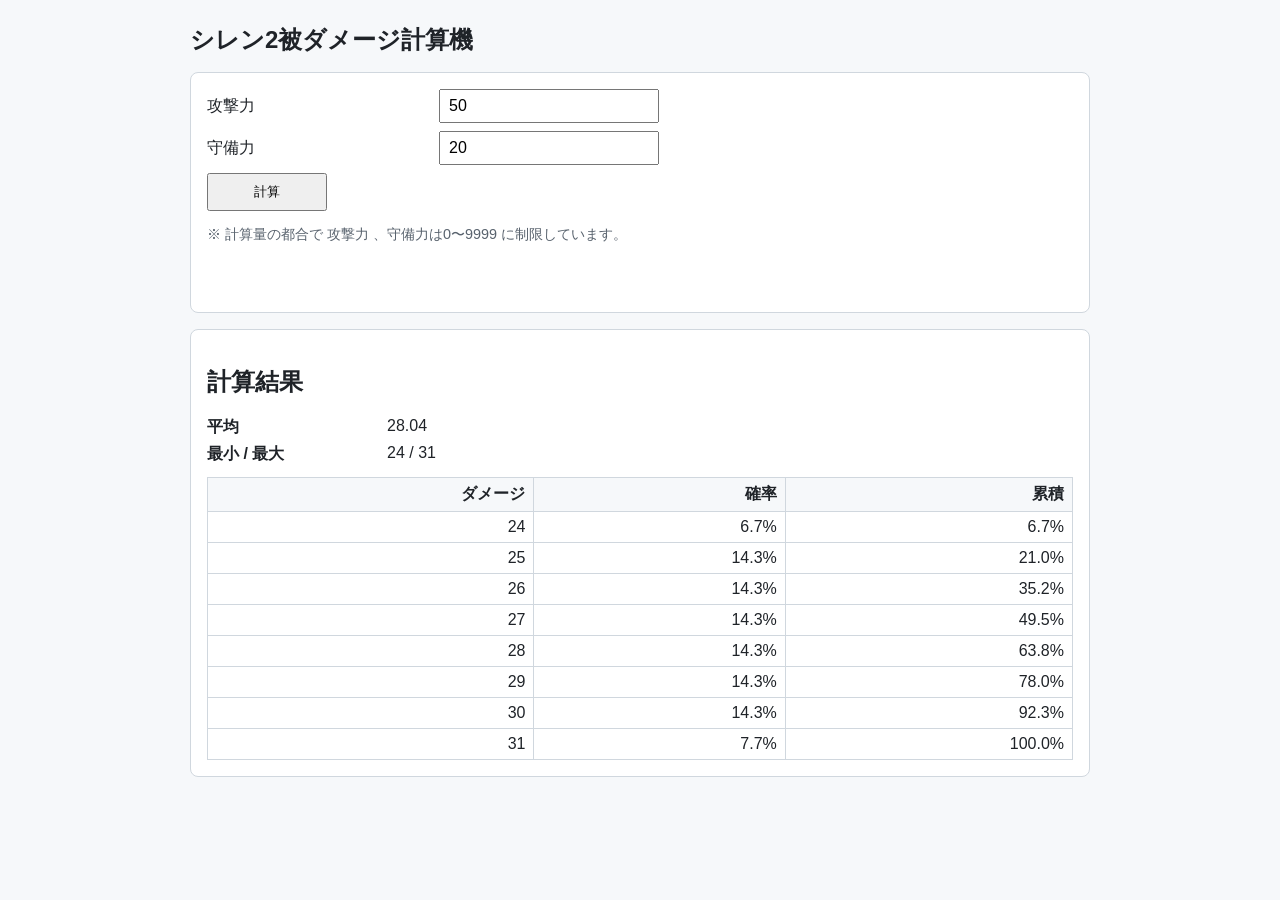
==== index.html @ 2a54b1a0 "確率等の桁数調整" ====
<!doctype html>
<html lang="ja">
<head>
  <meta charset="utf-8" />
  <meta name="viewport" content="width=device-width,initial-scale=1" />
  <title>シレン2被ダメージ計算機</title>
  <link rel="stylesheet" href="style.css" />
</head>
<body>
  <main class="container">
    <h1>シレン2被ダメージ計算機</h1>

    <section class="panel">
      <form id="calc-form" class="form-grid">
        <label for="base">攻撃力</label>
        <input id="base" name="base" type="number" min="0" max="9999" step="1" required value="50" />

        <label for="def">守備力</label>
        <input id="def" name="def" type="number" min="0" max="9999" step="1" required value="20" />

        <button type="submit">計算</button>
      </form>
      <p class="note">※ 計算量の都合で 攻撃力 、守備力は0〜9999 に制限しています。</p>
      <p id="error" class="error" role="alert" aria-live="polite"></p>
    </section>

    <section class="panel" id="result-panel" hidden>
      <h2>計算結果</h2>
      <dl class="summary">
        <dt>平均</dt>
        <dd id="avg"></dd>
        <dt>最小 / 最大</dt>
        <dd id="minmax"></dd>
      </dl>

      <div class="table-wrap">
        <table>
          <thead>
            <tr>
              <th>ダメージ</th>
              <th>確率</th>
              <th>累積</th>
            </tr>
          </thead>
          <tbody id="dist-body"></tbody>
        </table>
      </div>
    </section>
  </main>

  <script src="calc.js"></script>
</body>
</html>
---- style.css ----
:root {
  color-scheme: light;
  font-family: -apple-system, BlinkMacSystemFont, "Segoe UI", Roboto, "Hiragino Kaku Gothic ProN", "Yu Gothic", sans-serif;
}

body {
  margin: 0;
  background: #f6f8fa;
  color: #1f2328;
}

.container {
  max-width: 900px;
  margin: 0 auto;
  padding: 24px 16px 40px;
}

h1 {
  margin-top: 0;
  font-size: 1.5rem;
}

.panel {
  background: #fff;
  border: 1px solid #d0d7de;
  border-radius: 8px;
  padding: 16px;
  margin-bottom: 16px;
}

.form-grid {
  display: grid;
  grid-template-columns: 220px minmax(120px, 220px);
  gap: 8px 12px;
  align-items: center;
}

.form-grid button {
  grid-column: 1 / -1;
  width: 120px;
  padding: 8px 12px;
}

input[type="number"] {
  padding: 6px 8px;
  font-size: 1rem;
}

.summary {
  display: grid;
  grid-template-columns: 180px 1fr;
  margin: 0 0 12px;
  row-gap: 6px;
}

.summary dt {
  font-weight: 700;
}

.summary dd {
  margin: 0;
}

.note {
  margin-bottom: 0;
  font-size: 0.9rem;
  color: #59636e;
}

.error {
  color: #cf222e;
  min-height: 1.2em;
}

.table-wrap {
  overflow-x: auto;
}

table {
  border-collapse: collapse;
  width: 100%;
}

th,
td {
  border: 1px solid #d0d7de;
  padding: 6px 8px;
  text-align: right;
}

th {
  background: #f6f8fa;
}
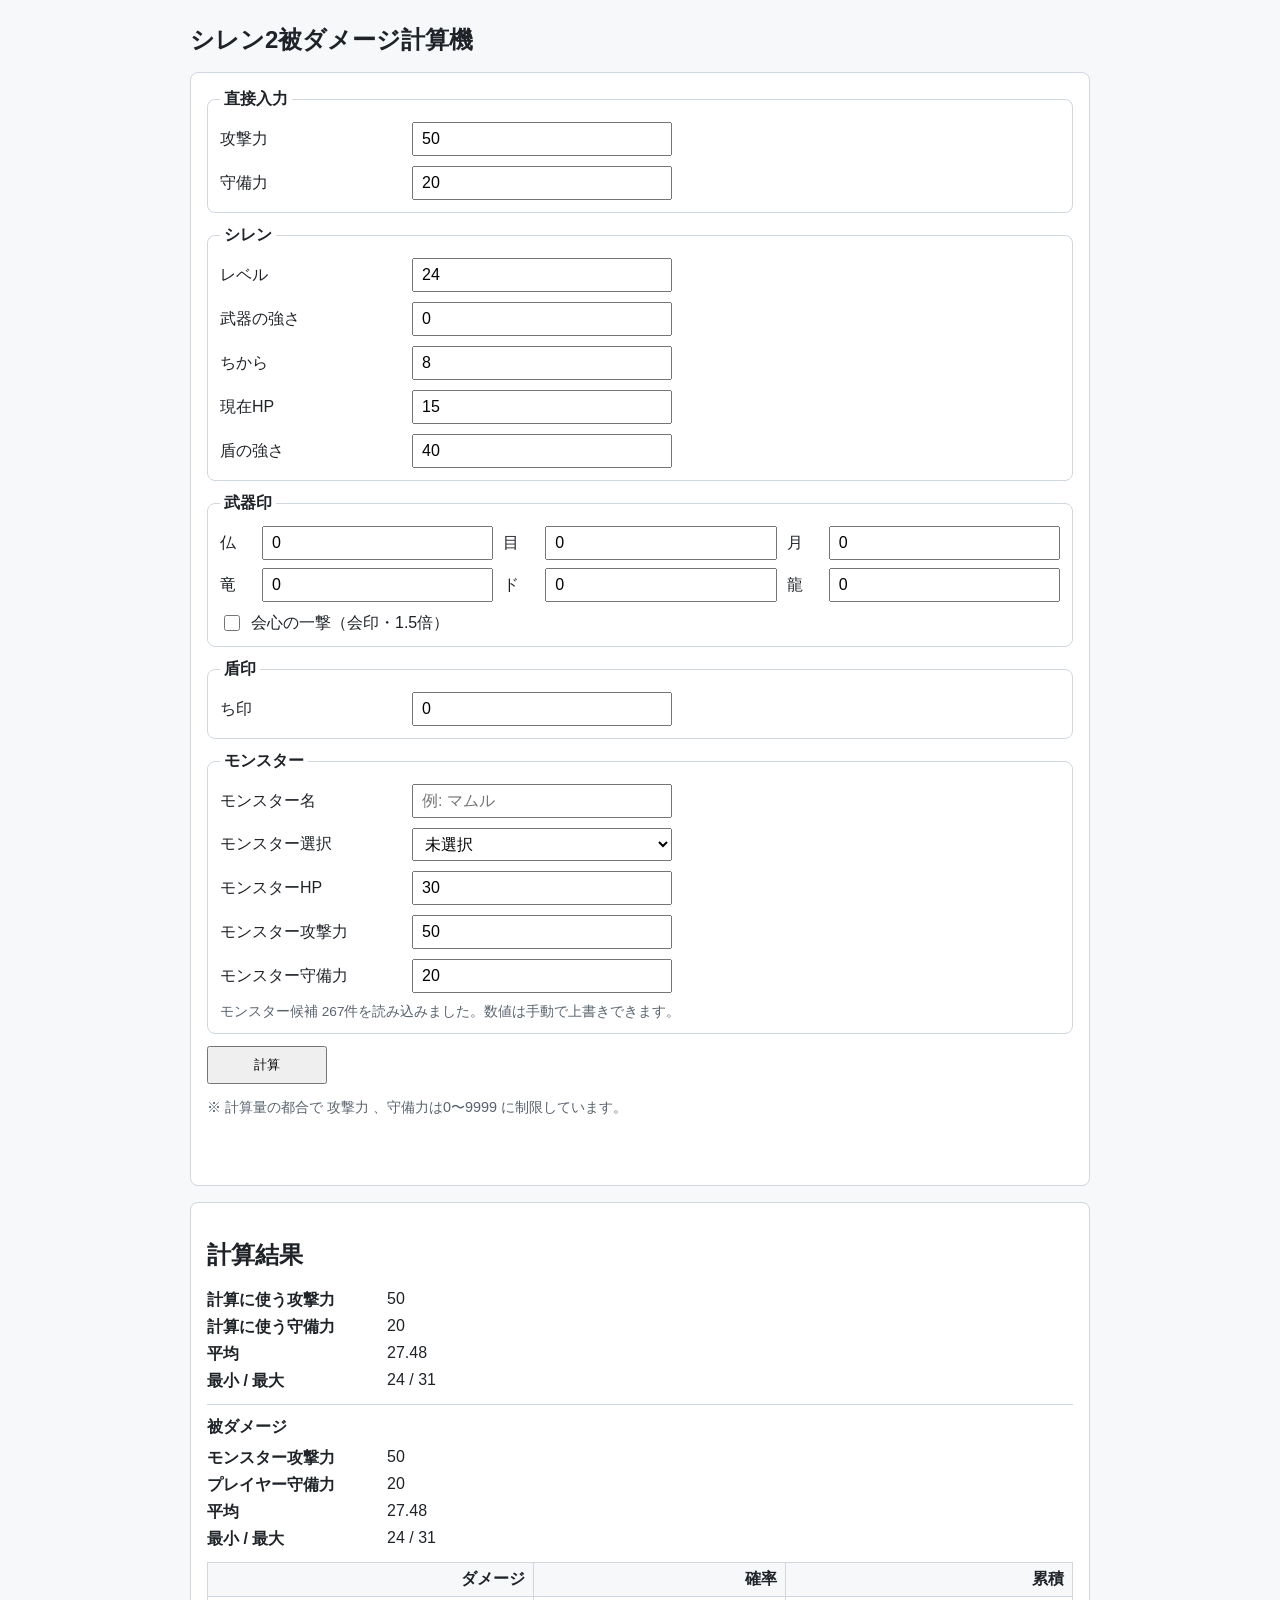
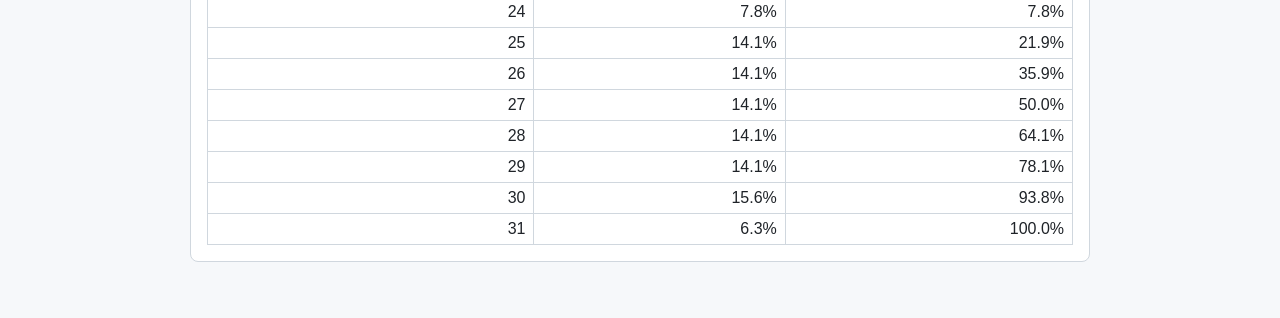
==== commit 74afe4eb: "モンスター選択対応" ====
--- a/index.html
+++ b/index.html
@@ -12,11 +12,140 @@
 
     <section class="panel">
       <form id="calc-form" class="form-grid">
-        <label for="base">攻撃力</label>
-        <input id="base" name="base" type="number" min="0" max="9999" step="1" required value="50" />
-
-        <label for="def">守備力</label>
-        <input id="def" name="def" type="number" min="0" max="9999" step="1" required value="20" />
+        <!--
+          既存の正確式計算は、引き続きこの攻撃力・守備力を直接使う。
+          追加した実プレイ向け入力は、現時点では値取得のみ行い、計算式には反映しない。
+        -->
+        <fieldset class="form-section">
+          <legend>直接入力</legend>
+
+          <div class="field-row">
+            <label for="base">攻撃力</label>
+            <input id="base" name="base" type="number" min="0" max="9999" step="1" required value="50" />
+          </div>
+
+          <div class="field-row">
+            <label for="def">守備力</label>
+            <input id="def" name="def" type="number" min="0" max="9999" step="1" required value="20" />
+          </div>
+        </fieldset>
+
+        <!--
+          docs/shiren2_damage_ui_design.md の入力項目に合わせた拡張欄。
+          TODO: レベル、武器の強さ、ちからから算出した攻撃力を、既存の base 入力へ反映できるようにする。
+        -->
+        <fieldset class="form-section">
+          <legend>シレン</legend>
+
+          <div class="field-row">
+            <label for="level">レベル</label>
+            <input id="level" name="level" type="number" min="1" max="99" step="1" value="24" />
+          </div>
+
+          <div class="field-row">
+            <label for="weapon-strength">武器の強さ</label>
+            <input id="weapon-strength" name="weaponStrength" type="number" min="0" max="999" step="1" value="0" />
+          </div>
+
+          <div class="field-row">
+            <label for="power">ちから</label>
+            <input id="power" name="power" type="number" min="0" max="99" step="1" value="8" />
+          </div>
+
+          <div class="field-row">
+            <label for="current-hp">現在HP</label>
+            <input id="current-hp" name="currentHp" type="number" min="1" max="999" step="1" value="15" />
+          </div>
+
+          <div class="field-row">
+            <label for="shield-strength">盾の強さ</label>
+            <input id="shield-strength" name="shieldStrength" type="number" min="0" max="999" step="1" value="40" />
+          </div>
+        </fieldset>
+
+        <!--
+          武器印は個数で効果量が変わるため、オン/オフではなく数値入力にする。
+          TODO: モンスター種別と照合して、該当する印だけを与ダメージへ反映する。
+        -->
+        <fieldset class="form-section">
+          <legend>武器印</legend>
+
+          <div class="seal-grid">
+            <label for="weapon-seal-butsu">仏</label>
+            <input id="weapon-seal-butsu" name="weaponSealButsu" type="number" min="0" max="17" step="1" value="0" />
+
+            <label for="weapon-seal-me">目</label>
+            <input id="weapon-seal-me" name="weaponSealMe" type="number" min="0" max="17" step="1" value="0" />
+
+            <label for="weapon-seal-tsuki">月</label>
+            <input id="weapon-seal-tsuki" name="weaponSealTsuki" type="number" min="0" max="17" step="1" value="0" />
+
+            <label for="weapon-seal-ryu">竜</label>
+            <input id="weapon-seal-ryu" name="weaponSealRyu" type="number" min="0" max="16" step="1" value="0" />
+
+            <label for="weapon-seal-do">ド</label>
+            <input id="weapon-seal-do" name="weaponSealDo" type="number" min="0" max="17" step="1" value="0" />
+
+            <label for="weapon-seal-ryu-alt">龍</label>
+            <input id="weapon-seal-ryu-alt" name="weaponSealRyuAlt" type="number" min="0" max="17" step="1" value="0" />
+          </div>
+
+          <label class="check-row" for="critical-hit">
+            <input id="critical-hit" name="criticalHit" type="checkbox" />
+            会心の一撃（会印・1.5倍）
+          </label>
+        </fieldset>
+
+        <!--
+          盾印は現時点では「ち」印のみ。
+          TODO: 盾の強さと「ち」印から算出した守備力を、既存の def 入力へ反映できるようにする。
+        -->
+        <fieldset class="form-section">
+          <legend>盾印</legend>
+
+          <div class="field-row">
+            <label for="shield-seal-chi">ち印</label>
+            <input id="shield-seal-chi" name="shieldSealChi" type="number" min="0" max="99" step="1" value="0" />
+          </div>
+        </fieldset>
+
+        <!--
+          CSVから候補を読み込み、選択時にHP・攻撃力・守備力を反映する。
+          読み込みに失敗しても、下の数値欄へ直接入力して計算できる。
+        -->
+        <fieldset class="form-section">
+          <legend>モンスター</legend>
+
+          <div class="field-row">
+            <label for="monster-name">モンスター名</label>
+            <input id="monster-name" name="monsterName" type="text" list="monster-name-list" placeholder="例: マムル" />
+            <datalist id="monster-name-list"></datalist>
+          </div>
+
+          <div class="field-row">
+            <label for="monster-select">モンスター選択</label>
+            <select id="monster-select" name="monsterSelect">
+              <option value="">未選択</option>
+            </select>
+          </div>
+
+          <div class="field-row">
+            <label for="monster-hp">モンスターHP</label>
+            <input id="monster-hp" name="monsterHp" type="number" min="1" max="9999" step="1" value="30" />
+          </div>
+
+          <div class="field-row">
+            <label for="monster-attack">モンスター攻撃力</label>
+            <input id="monster-attack" name="monsterAttack" type="number" min="0" max="9999" step="1" value="50" />
+          </div>
+
+          <div class="field-row">
+            <label for="monster-defense">モンスター守備力</label>
+            <input id="monster-defense" name="monsterDefense" type="number" min="0" max="9999" step="1" value="20" />
+          </div>
+
+          <p class="sub-note" id="monster-data-note">モンスターデータ未読み込みでも、数値を直接入力できます。</p>
+        </fieldset>
 
         <button type="submit">計算</button>
       </form>
@@ -27,11 +156,29 @@
     <section class="panel" id="result-panel" hidden>
       <h2>計算結果</h2>
       <dl class="summary">
+        <dt>計算に使う攻撃力</dt>
+        <dd id="used-attack"></dd>
+        <dt>計算に使う守備力</dt>
+        <dd id="used-defense"></dd>
         <dt>平均</dt>
         <dd id="avg"></dd>
         <dt>最小 / 最大</dt>
         <dd id="minmax"></dd>
       </dl>
+
+      <section class="result-block" id="taken-result-block" hidden>
+        <h3>被ダメージ</h3>
+        <dl class="summary">
+          <dt>モンスター攻撃力</dt>
+          <dd id="taken-used-attack"></dd>
+          <dt>プレイヤー守備力</dt>
+          <dd id="taken-used-defense"></dd>
+          <dt>平均</dt>
+          <dd id="taken-avg"></dd>
+          <dt>最小 / 最大</dt>
+          <dd id="taken-minmax"></dd>
+        </dl>
+      </section>
 
       <div class="table-wrap">
         <table>
--- a/style.css
+++ b/style.css
@@ -30,20 +30,59 @@
 
 .form-grid {
   display: grid;
-  grid-template-columns: 220px minmax(120px, 220px);
+  grid-template-columns: minmax(0, 1fr);
+  gap: 12px;
+}
+
+.form-grid button {
+  width: 120px;
+  padding: 8px 12px;
+}
+
+.form-section {
+  border: 1px solid #d0d7de;
+  border-radius: 8px;
+  display: grid;
+  gap: 10px;
+  margin: 0;
+  padding: 12px;
+}
+
+.form-section legend {
+  font-weight: 700;
+  padding: 0 4px;
+}
+
+.field-row {
+  display: grid;
+  grid-template-columns: minmax(120px, 180px) minmax(0, 260px);
   gap: 8px 12px;
   align-items: center;
 }
 
-.form-grid button {
-  grid-column: 1 / -1;
-  width: 120px;
-  padding: 8px 12px;
+.seal-grid {
+  display: grid;
+  grid-template-columns: repeat(3, minmax(32px, max-content) minmax(64px, 1fr));
+  gap: 8px 10px;
+  align-items: center;
 }
 
-input[type="number"] {
+.check-row {
+  display: flex;
+  gap: 8px;
+  align-items: center;
+}
+
+input[type="number"],
+input[type="text"],
+select {
   padding: 6px 8px;
   font-size: 1rem;
+}
+
+input[type="checkbox"] {
+  width: 1rem;
+  height: 1rem;
 }
 
 .summary {
@@ -61,9 +100,26 @@
   margin: 0;
 }
 
+.result-block {
+  border-top: 1px solid #d0d7de;
+  margin-top: 12px;
+  padding-top: 12px;
+}
+
+.result-block h3 {
+  font-size: 1rem;
+  margin: 0 0 10px;
+}
+
 .note {
   margin-bottom: 0;
   font-size: 0.9rem;
+  color: #59636e;
+}
+
+.sub-note {
+  margin: 0;
+  font-size: 0.85rem;
   color: #59636e;
 }
 
@@ -91,3 +147,17 @@
 th {
   background: #f6f8fa;
 }
+
+@media (max-width: 640px) {
+  .field-row {
+    grid-template-columns: 1fr;
+  }
+
+  .seal-grid {
+    grid-template-columns: minmax(32px, max-content) minmax(0, 1fr);
+  }
+
+  .form-grid button {
+    width: 100%;
+  }
+}
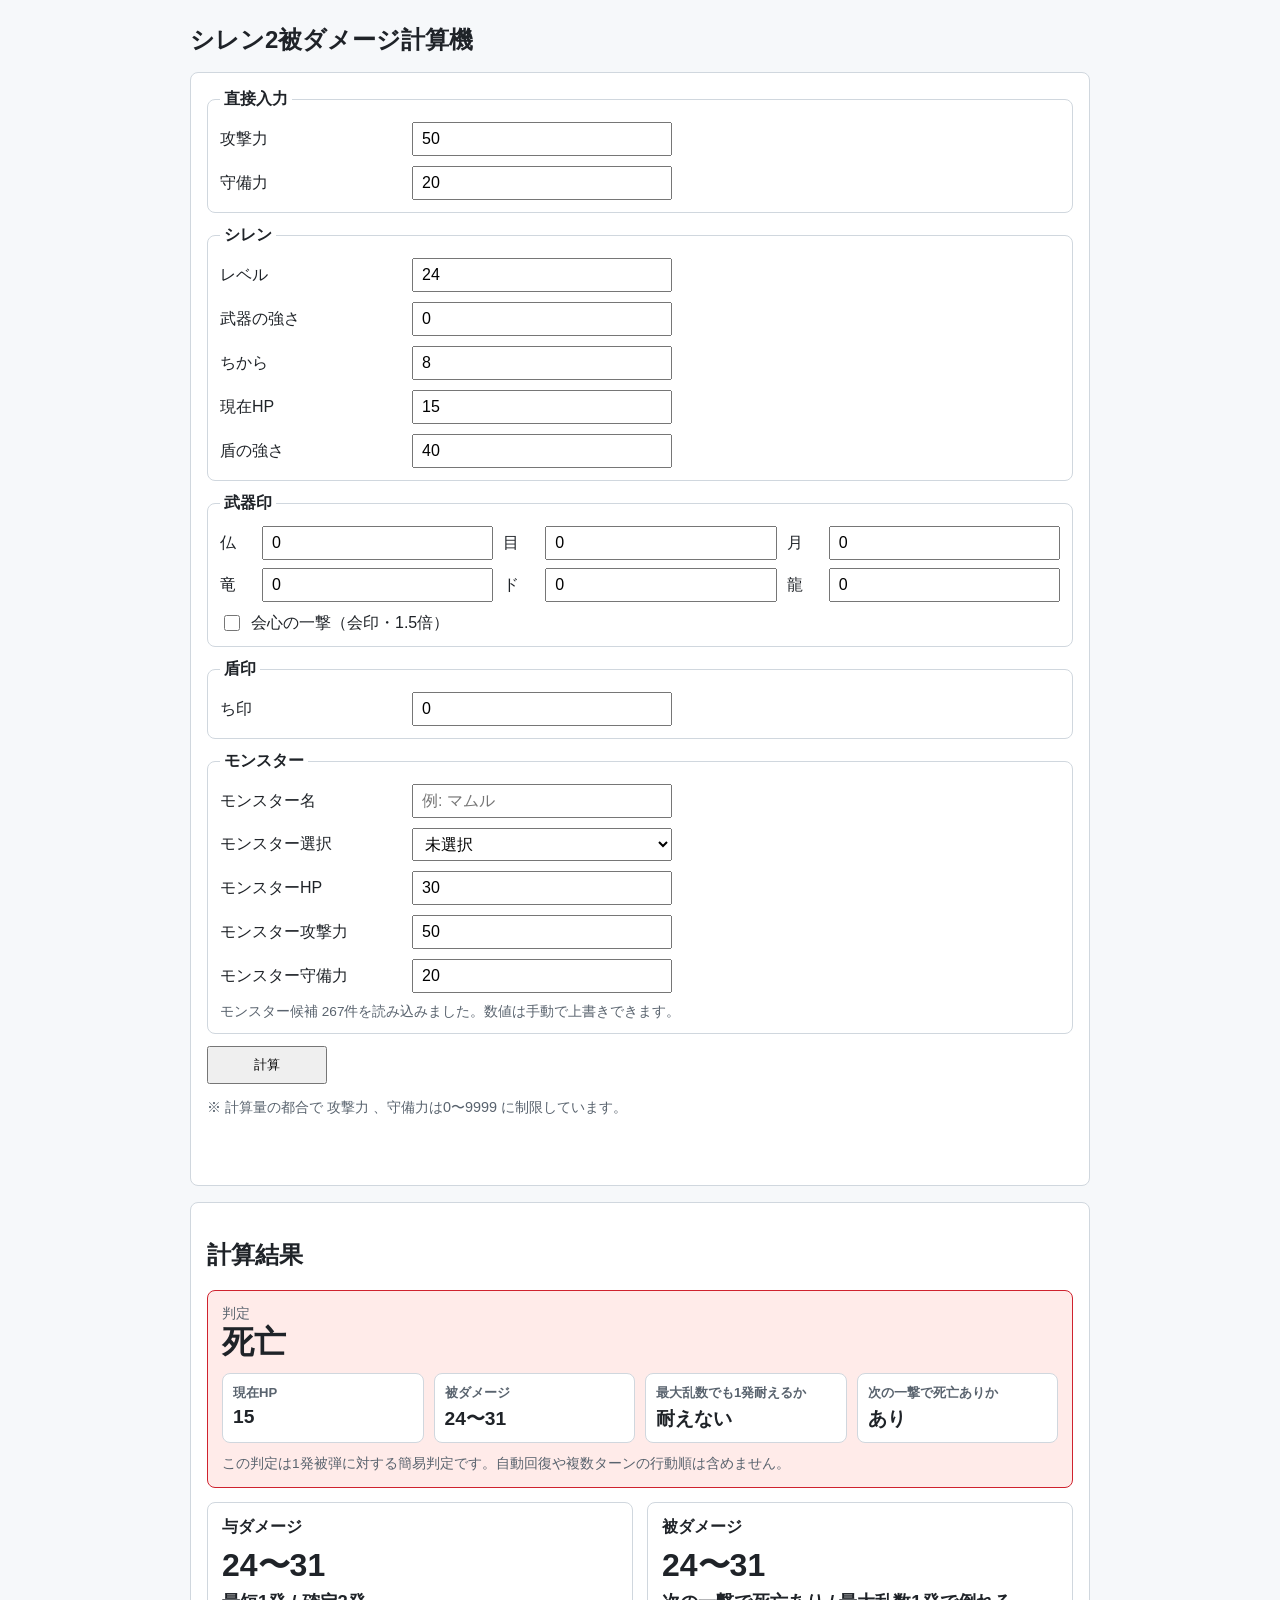
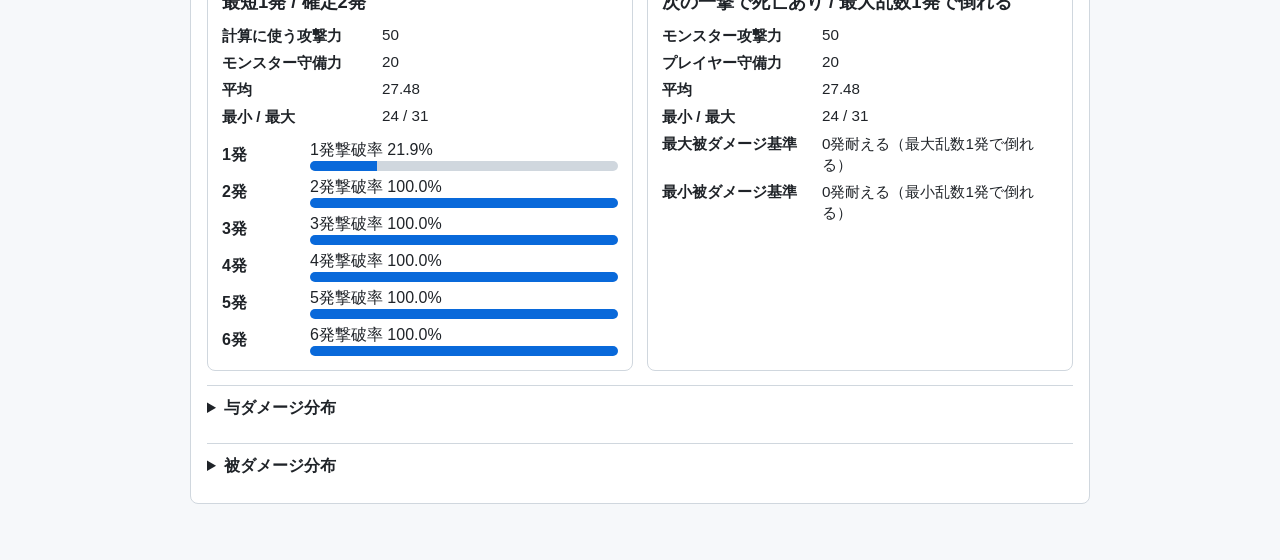
==== commit aa548ed9: "ダメージ分布追加" ====
--- a/index.html
+++ b/index.html
@@ -155,43 +155,104 @@
 
     <section class="panel" id="result-panel" hidden>
       <h2>計算結果</h2>
-      <dl class="summary">
-        <dt>計算に使う攻撃力</dt>
-        <dd id="used-attack"></dd>
-        <dt>計算に使う守備力</dt>
-        <dd id="used-defense"></dd>
-        <dt>平均</dt>
-        <dd id="avg"></dd>
-        <dt>最小 / 最大</dt>
-        <dd id="minmax"></dd>
-      </dl>
-
-      <section class="result-block" id="taken-result-block" hidden>
-        <h3>被ダメージ</h3>
-        <dl class="summary">
-          <dt>モンスター攻撃力</dt>
-          <dd id="taken-used-attack"></dd>
-          <dt>プレイヤー守備力</dt>
-          <dd id="taken-used-defense"></dd>
-          <dt>平均</dt>
-          <dd id="taken-avg"></dd>
-          <dt>最小 / 最大</dt>
-          <dd id="taken-minmax"></dd>
+      <section class="judgement-card" id="judgement-card">
+        <div>
+          <p class="result-label">判定</p>
+          <p class="judgement-text" id="safety-label">-</p>
+        </div>
+        <dl class="metric-grid">
+          <div>
+            <dt>現在HP</dt>
+            <dd id="summary-current-hp">-</dd>
+          </div>
+          <div>
+            <dt>被ダメージ</dt>
+            <dd id="summary-taken-range">-</dd>
+          </div>
+          <div>
+            <dt>最大乱数でも1発耐えるか</dt>
+            <dd id="summary-survive-max">-</dd>
+          </div>
+          <div>
+            <dt>次の一撃で死亡ありか</dt>
+            <dd id="summary-death-risk">-</dd>
+          </div>
         </dl>
+        <p class="sub-note">この判定は1発被弾に対する簡易判定です。自動回復や複数ターンの行動順は含めません。</p>
       </section>
 
-      <div class="table-wrap">
-        <table>
-          <thead>
-            <tr>
-              <th>ダメージ</th>
-              <th>確率</th>
-              <th>累積</th>
-            </tr>
-          </thead>
-          <tbody id="dist-body"></tbody>
-        </table>
+      <div class="result-card-grid">
+        <section class="result-card">
+          <h3>与ダメージ</h3>
+          <p class="big-number" id="dealt-range">-</p>
+          <p class="result-emphasis" id="kill-hit-summary">-</p>
+          <dl class="summary compact-summary">
+            <dt>計算に使う攻撃力</dt>
+            <dd id="used-attack"></dd>
+            <dt>モンスター守備力</dt>
+            <dd id="used-defense"></dd>
+            <dt>平均</dt>
+            <dd id="avg"></dd>
+            <dt>最小 / 最大</dt>
+            <dd id="minmax"></dd>
+          </dl>
+          <div class="rate-list" id="kill-rate-list"></div>
+        </section>
+
+        <section class="result-card" id="taken-result-block" hidden>
+          <h3>被ダメージ</h3>
+          <p class="big-number" id="taken-range">-</p>
+          <p class="result-emphasis" id="survival-summary">-</p>
+          <dl class="summary compact-summary">
+            <dt>モンスター攻撃力</dt>
+            <dd id="taken-used-attack"></dd>
+            <dt>プレイヤー守備力</dt>
+            <dd id="taken-used-defense"></dd>
+            <dt>平均</dt>
+            <dd id="taken-avg"></dd>
+            <dt>最小 / 最大</dt>
+            <dd id="taken-minmax"></dd>
+            <dt>最大被ダメージ基準</dt>
+            <dd id="survive-by-max"></dd>
+            <dt>最小被ダメージ基準</dt>
+            <dd id="survive-by-min"></dd>
+          </dl>
+        </section>
       </div>
+
+      <details class="distribution-details">
+        <summary>与ダメージ分布</summary>
+        <div class="table-wrap">
+          <table>
+            <thead>
+              <tr>
+                <th>ダメージ</th>
+                <th>通り数</th>
+                <th>確率</th>
+                <th>累積</th>
+              </tr>
+            </thead>
+            <tbody id="dist-body"></tbody>
+          </table>
+        </div>
+      </details>
+
+      <details class="distribution-details" id="taken-distribution-details" hidden>
+        <summary>被ダメージ分布</summary>
+        <div class="table-wrap">
+          <table>
+            <thead>
+              <tr>
+                <th>ダメージ</th>
+                <th>通り数</th>
+                <th>確率</th>
+                <th>累積</th>
+              </tr>
+            </thead>
+            <tbody id="taken-dist-body"></tbody>
+          </table>
+        </div>
+      </details>
     </section>
   </main>
 
--- a/style.css
+++ b/style.css
@@ -100,15 +100,137 @@
   margin: 0;
 }
 
-.result-block {
-  border-top: 1px solid #d0d7de;
-  margin-top: 12px;
-  padding-top: 12px;
-}
-
-.result-block h3 {
+.compact-summary {
+  grid-template-columns: 160px 1fr;
+  font-size: 0.95rem;
+}
+
+.judgement-card,
+.result-card {
+  border: 1px solid #d0d7de;
+  border-radius: 8px;
+  padding: 14px;
+}
+
+.judgement-card {
+  display: grid;
+  gap: 12px;
+  margin-bottom: 14px;
+}
+
+.judgement-card.is-safe {
+  border-color: #1a7f37;
+  background: #f0fff4;
+}
+
+.judgement-card.is-danger {
+  border-color: #bf8700;
+  background: #fff8c5;
+}
+
+.judgement-card.is-dead {
+  border-color: #cf222e;
+  background: #ffebe9;
+}
+
+.result-label {
+  color: #59636e;
+  font-size: 0.85rem;
+  margin: 0 0 2px;
+}
+
+.judgement-text {
+  font-size: 2rem;
+  font-weight: 800;
+  line-height: 1.1;
+  margin: 0;
+}
+
+.metric-grid {
+  display: grid;
+  grid-template-columns: repeat(4, minmax(0, 1fr));
+  gap: 10px;
+  margin: 0;
+}
+
+.metric-grid div {
+  background: #fff;
+  border: 1px solid #d0d7de;
+  border-radius: 8px;
+  padding: 10px;
+}
+
+.metric-grid dt {
+  color: #59636e;
+  font-size: 0.82rem;
+  font-weight: 700;
+}
+
+.metric-grid dd {
+  font-size: 1.2rem;
+  font-weight: 800;
+  margin: 4px 0 0;
+}
+
+.result-card-grid {
+  display: grid;
+  grid-template-columns: repeat(2, minmax(0, 1fr));
+  gap: 14px;
+}
+
+.result-card h3 {
   font-size: 1rem;
   margin: 0 0 10px;
+}
+
+.big-number {
+  font-size: 2rem;
+  font-weight: 800;
+  line-height: 1.1;
+  margin: 0 0 6px;
+}
+
+.result-emphasis {
+  font-size: 1.15rem;
+  font-weight: 700;
+  margin: 0 0 12px;
+}
+
+.rate-list {
+  display: grid;
+  gap: 6px;
+}
+
+.rate-row {
+  display: grid;
+  grid-template-columns: 80px 1fr;
+  gap: 8px;
+  align-items: center;
+}
+
+.rate-bar {
+  background: #d0d7de;
+  border-radius: 999px;
+  height: 10px;
+  overflow: hidden;
+}
+
+.rate-bar span {
+  background: #0969da;
+  display: block;
+  height: 100%;
+}
+
+.distribution-details {
+  border-top: 1px solid #d0d7de;
+  margin-top: 14px;
+  padding-top: 12px;
+}
+
+.distribution-details summary {
+  cursor: pointer;
+  font-weight: 700;
+  margin-bottom: 10px;
 }
 
 .note {
@@ -160,4 +282,19 @@
   .form-grid button {
     width: 100%;
   }
-}
+
+  .metric-grid,
+  .result-card-grid {
+    grid-template-columns: 1fr;
+  }
+
+  .compact-summary,
+  .summary {
+    grid-template-columns: 1fr;
+  }
+
+  .big-number,
+  .judgement-text {
+    font-size: 1.7rem;
+  }
+}
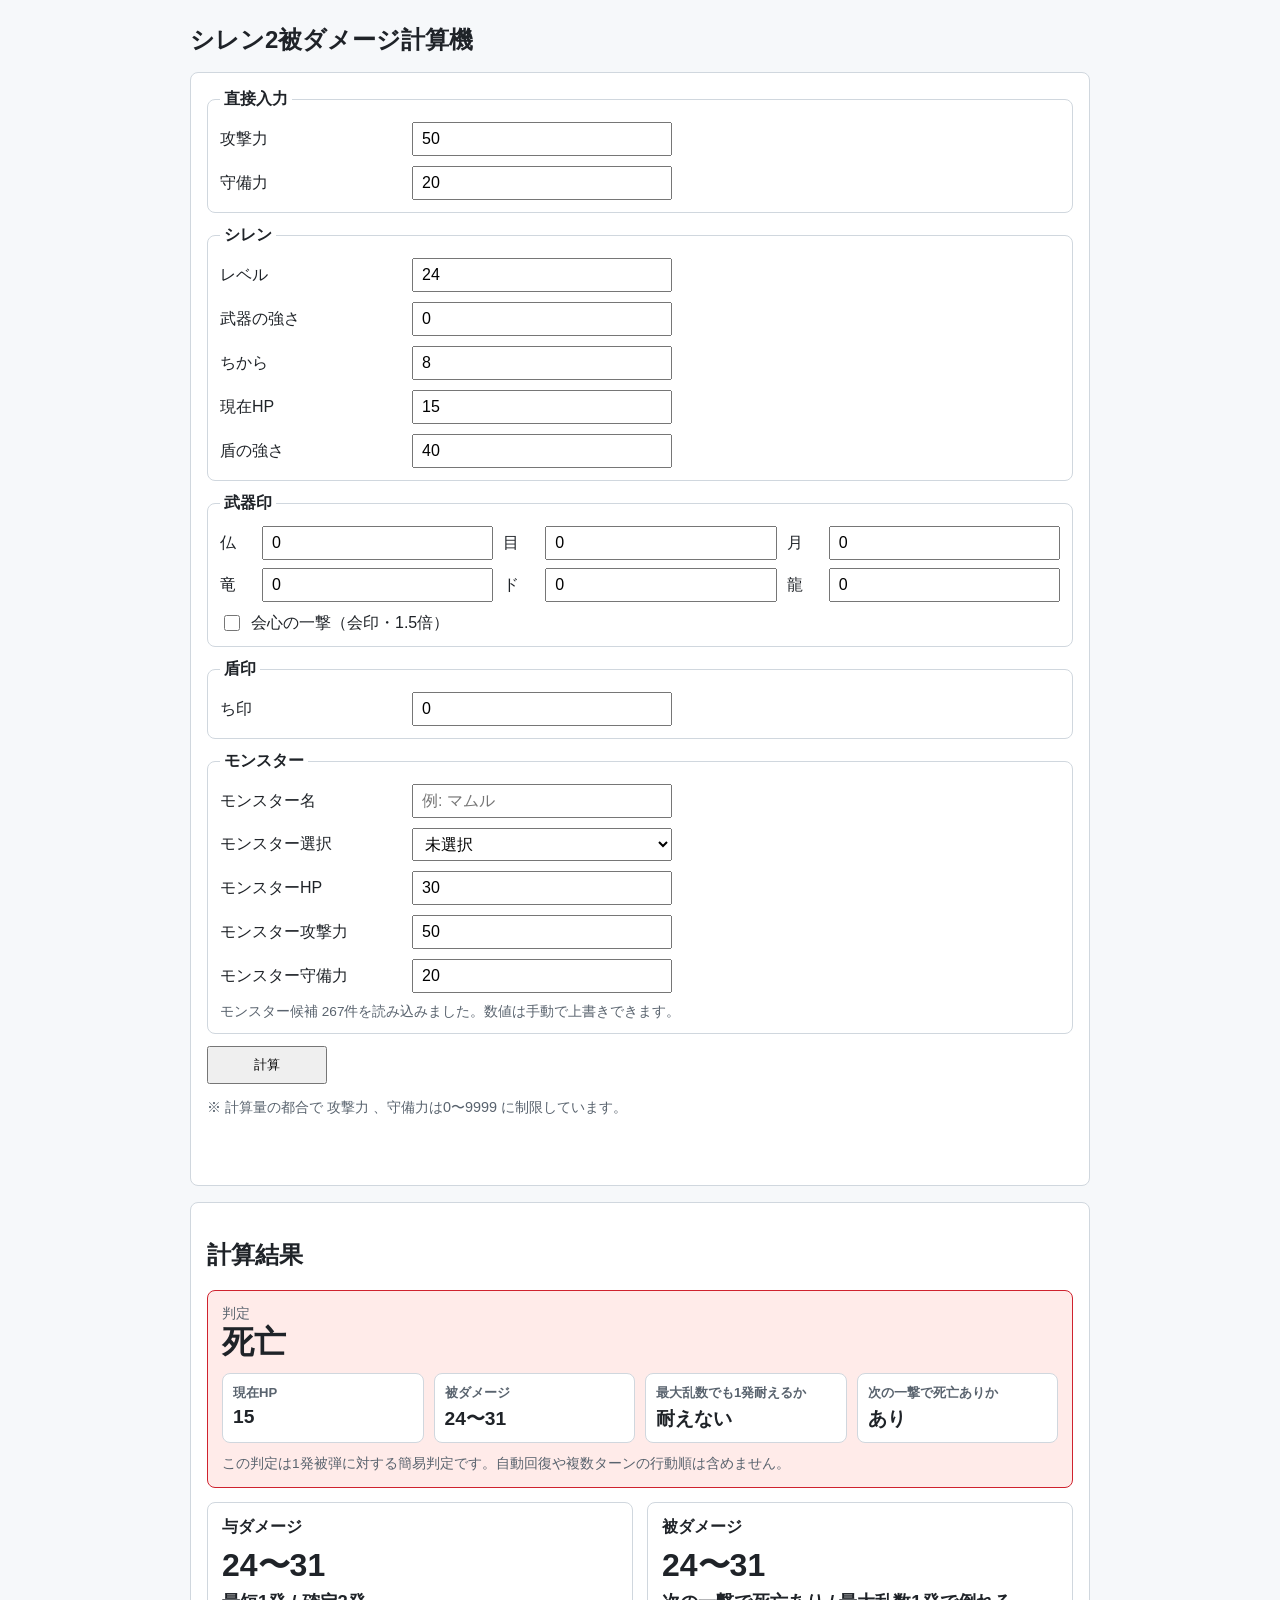
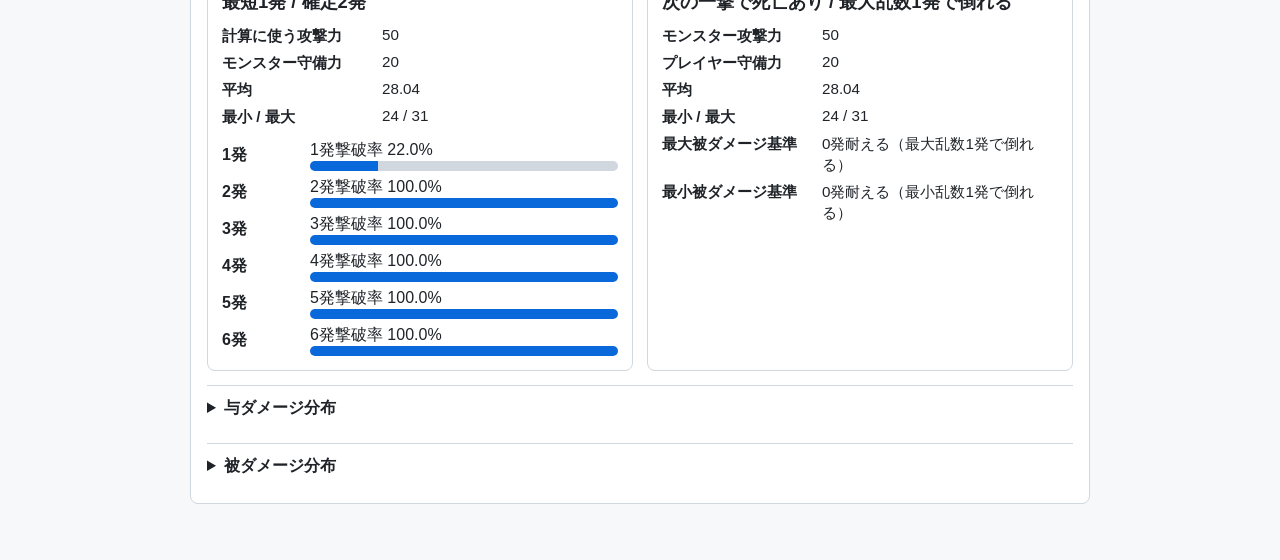
==== commit 0455f4c3: "計算式の乱数幅を正しく修正" ====
--- a/index.html
+++ b/index.html
@@ -229,7 +229,7 @@
                 <th>ダメージ</th>
                 <th>通り数</th>
                 <th>確率</th>
-                <th>累積</th>
+                <th>tail(&gt;=)</th>
               </tr>
             </thead>
             <tbody id="dist-body"></tbody>
@@ -246,7 +246,7 @@
                 <th>ダメージ</th>
                 <th>通り数</th>
                 <th>確率</th>
-                <th>累積</th>
+                <th>tail(&gt;=)</th>
               </tr>
             </thead>
             <tbody id="taken-dist-body"></tbody>
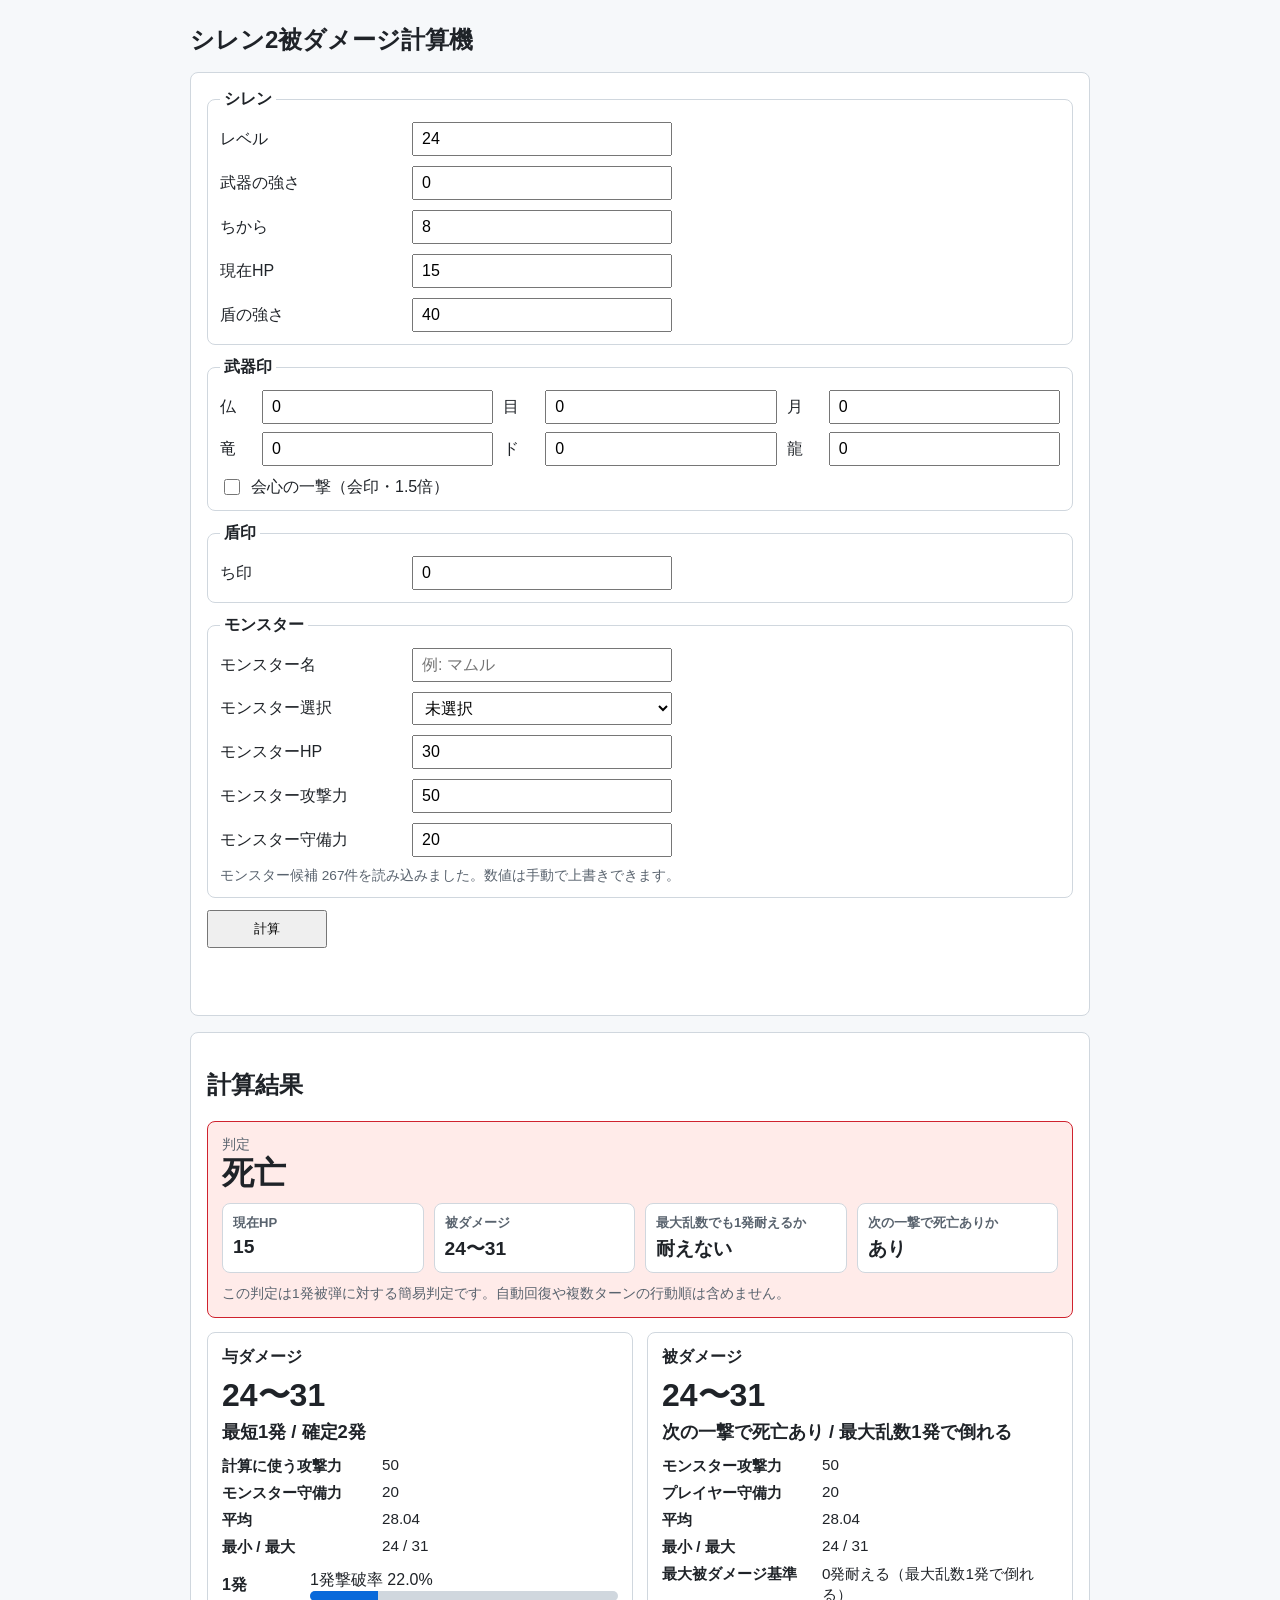
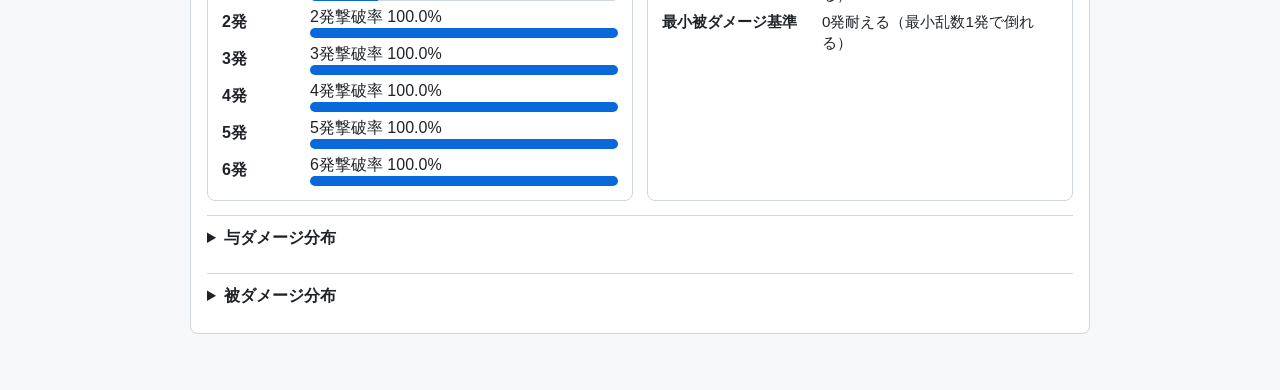
==== commit f368b2c4: "直接入力欄削除" ====
--- a/index.html
+++ b/index.html
@@ -12,28 +12,6 @@
 
     <section class="panel">
       <form id="calc-form" class="form-grid">
-        <!--
-          既存の正確式計算は、引き続きこの攻撃力・守備力を直接使う。
-          追加した実プレイ向け入力は、現時点では値取得のみ行い、計算式には反映しない。
-        -->
-        <fieldset class="form-section">
-          <legend>直接入力</legend>
-
-          <div class="field-row">
-            <label for="base">攻撃力</label>
-            <input id="base" name="base" type="number" min="0" max="9999" step="1" required value="50" />
-          </div>
-
-          <div class="field-row">
-            <label for="def">守備力</label>
-            <input id="def" name="def" type="number" min="0" max="9999" step="1" required value="20" />
-          </div>
-        </fieldset>
-
-        <!--
-          docs/shiren2_damage_ui_design.md の入力項目に合わせた拡張欄。
-          TODO: レベル、武器の強さ、ちからから算出した攻撃力を、既存の base 入力へ反映できるようにする。
-        -->
         <fieldset class="form-section">
           <legend>シレン</legend>
 
@@ -96,10 +74,7 @@
           </label>
         </fieldset>
 
-        <!--
-          盾印は現時点では「ち」印のみ。
-          TODO: 盾の強さと「ち」印から算出した守備力を、既存の def 入力へ反映できるようにする。
-        -->
+        <!-- 盾印は現時点では「ち」印のみ。 -->
         <fieldset class="form-section">
           <legend>盾印</legend>
 
@@ -149,7 +124,6 @@
 
         <button type="submit">計算</button>
       </form>
-      <p class="note">※ 計算量の都合で 攻撃力 、守備力は0〜9999 に制限しています。</p>
       <p id="error" class="error" role="alert" aria-live="polite"></p>
     </section>
 
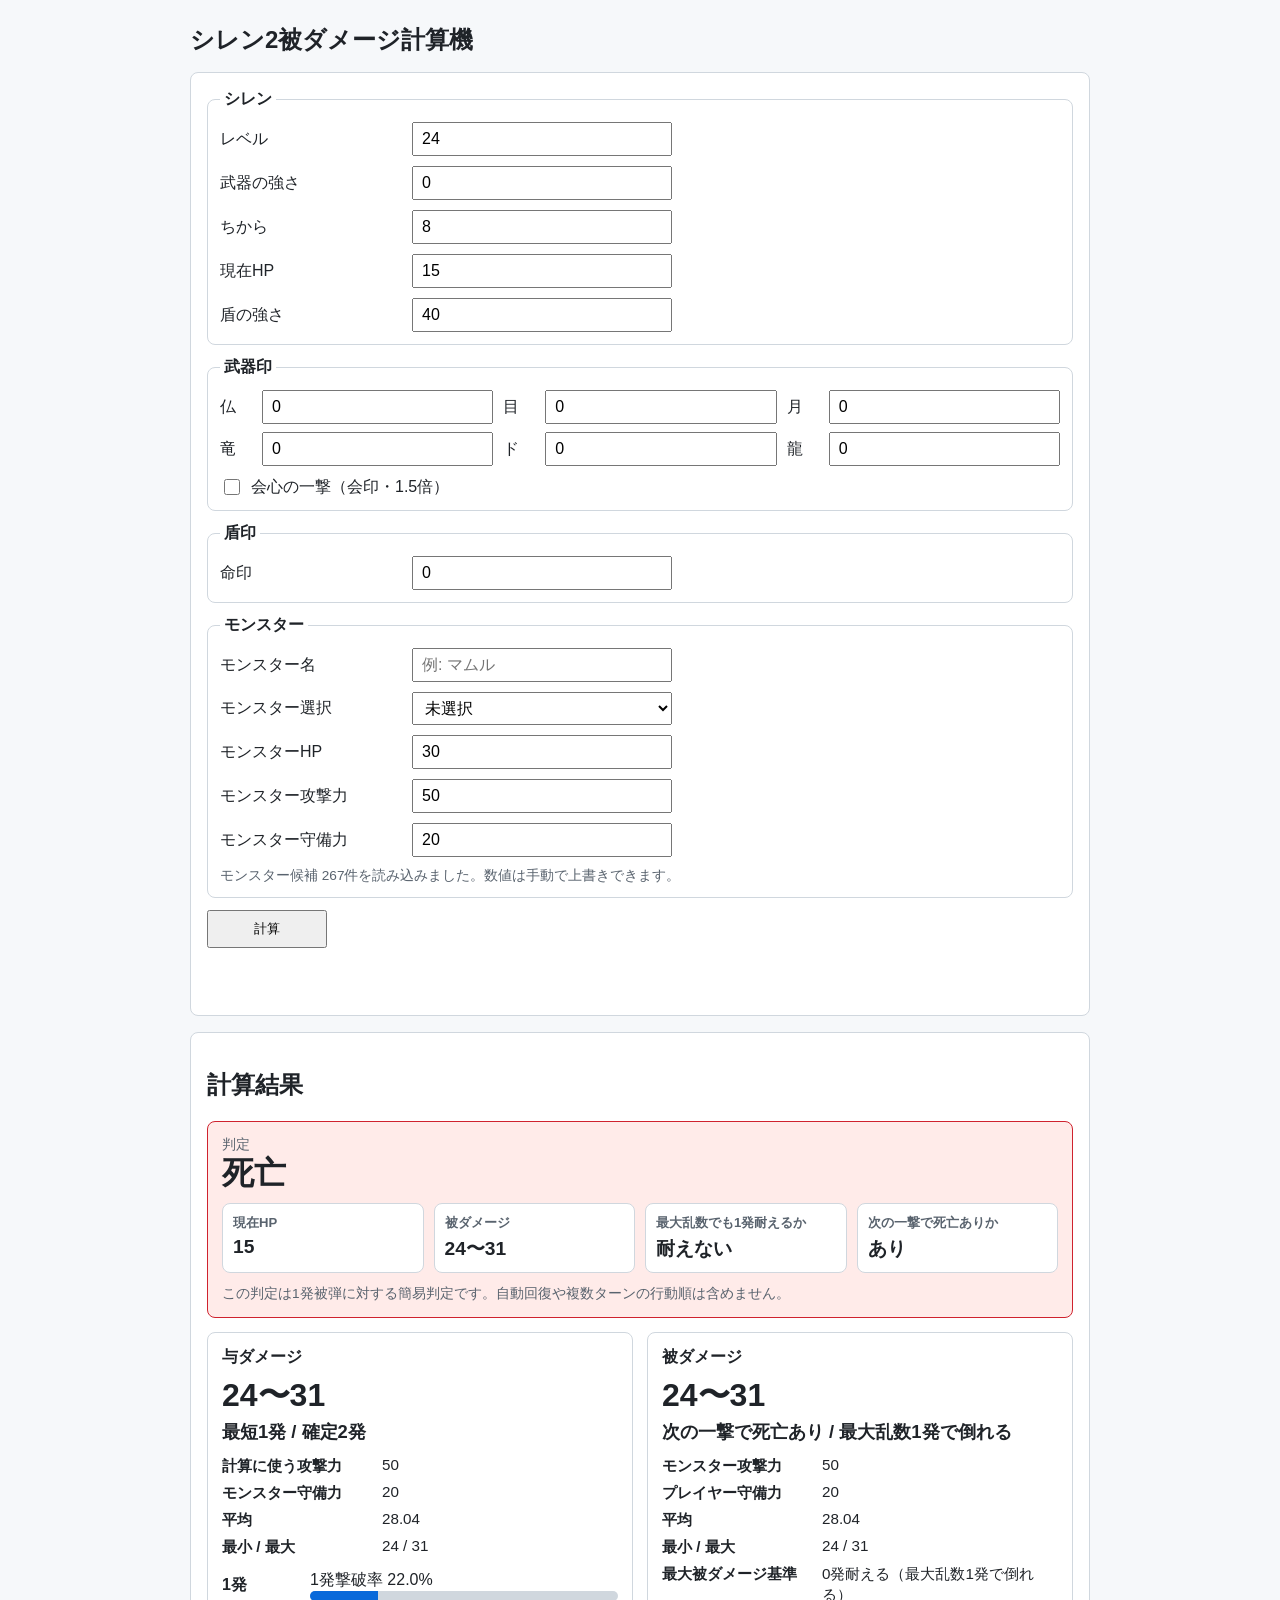
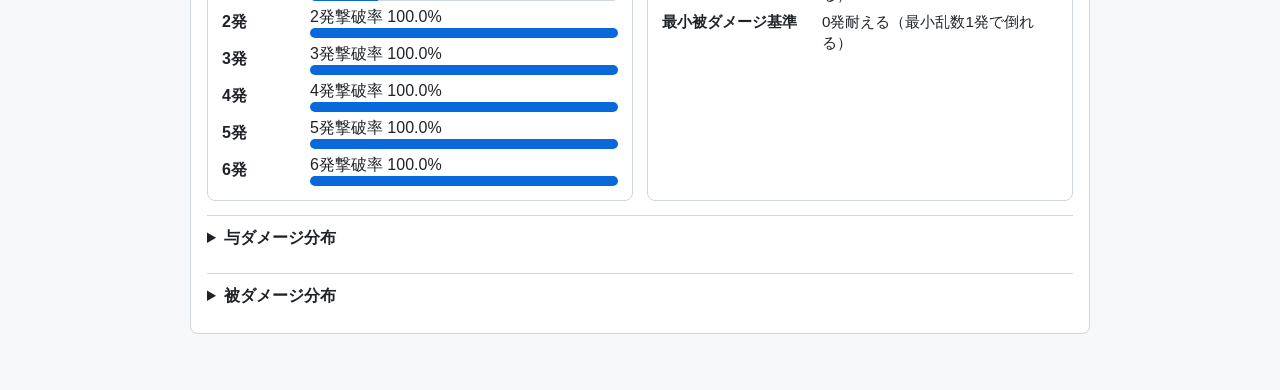
==== commit eaf8da7a: "印の効果を対応" ====
--- a/index.html
+++ b/index.html
@@ -74,13 +74,13 @@
           </label>
         </fieldset>
 
-        <!-- 盾印は現時点では「ち」印のみ。 -->
+        <!-- 盾印は現時点では「命印」のみ。 -->
         <fieldset class="form-section">
           <legend>盾印</legend>
 
           <div class="field-row">
-            <label for="shield-seal-chi">ち印</label>
-            <input id="shield-seal-chi" name="shieldSealChi" type="number" min="0" max="99" step="1" value="0" />
+            <label for="shield-seal-life">命印</label>
+            <input id="shield-seal-life" name="shieldSealLife" type="number" min="0" max="99" step="1" value="0" />
           </div>
         </fieldset>
 
@@ -122,6 +122,8 @@
           <p class="sub-note" id="monster-data-note">モンスターデータ未読み込みでも、数値を直接入力できます。</p>
         </fieldset>
 
+        <input id="monster-species1" name="monsterSpecies1" type="hidden" />
+        <input id="monster-species2" name="monsterSpecies2" type="hidden" />
         <button type="submit">計算</button>
       </form>
       <p id="error" class="error" role="alert" aria-live="polite"></p>
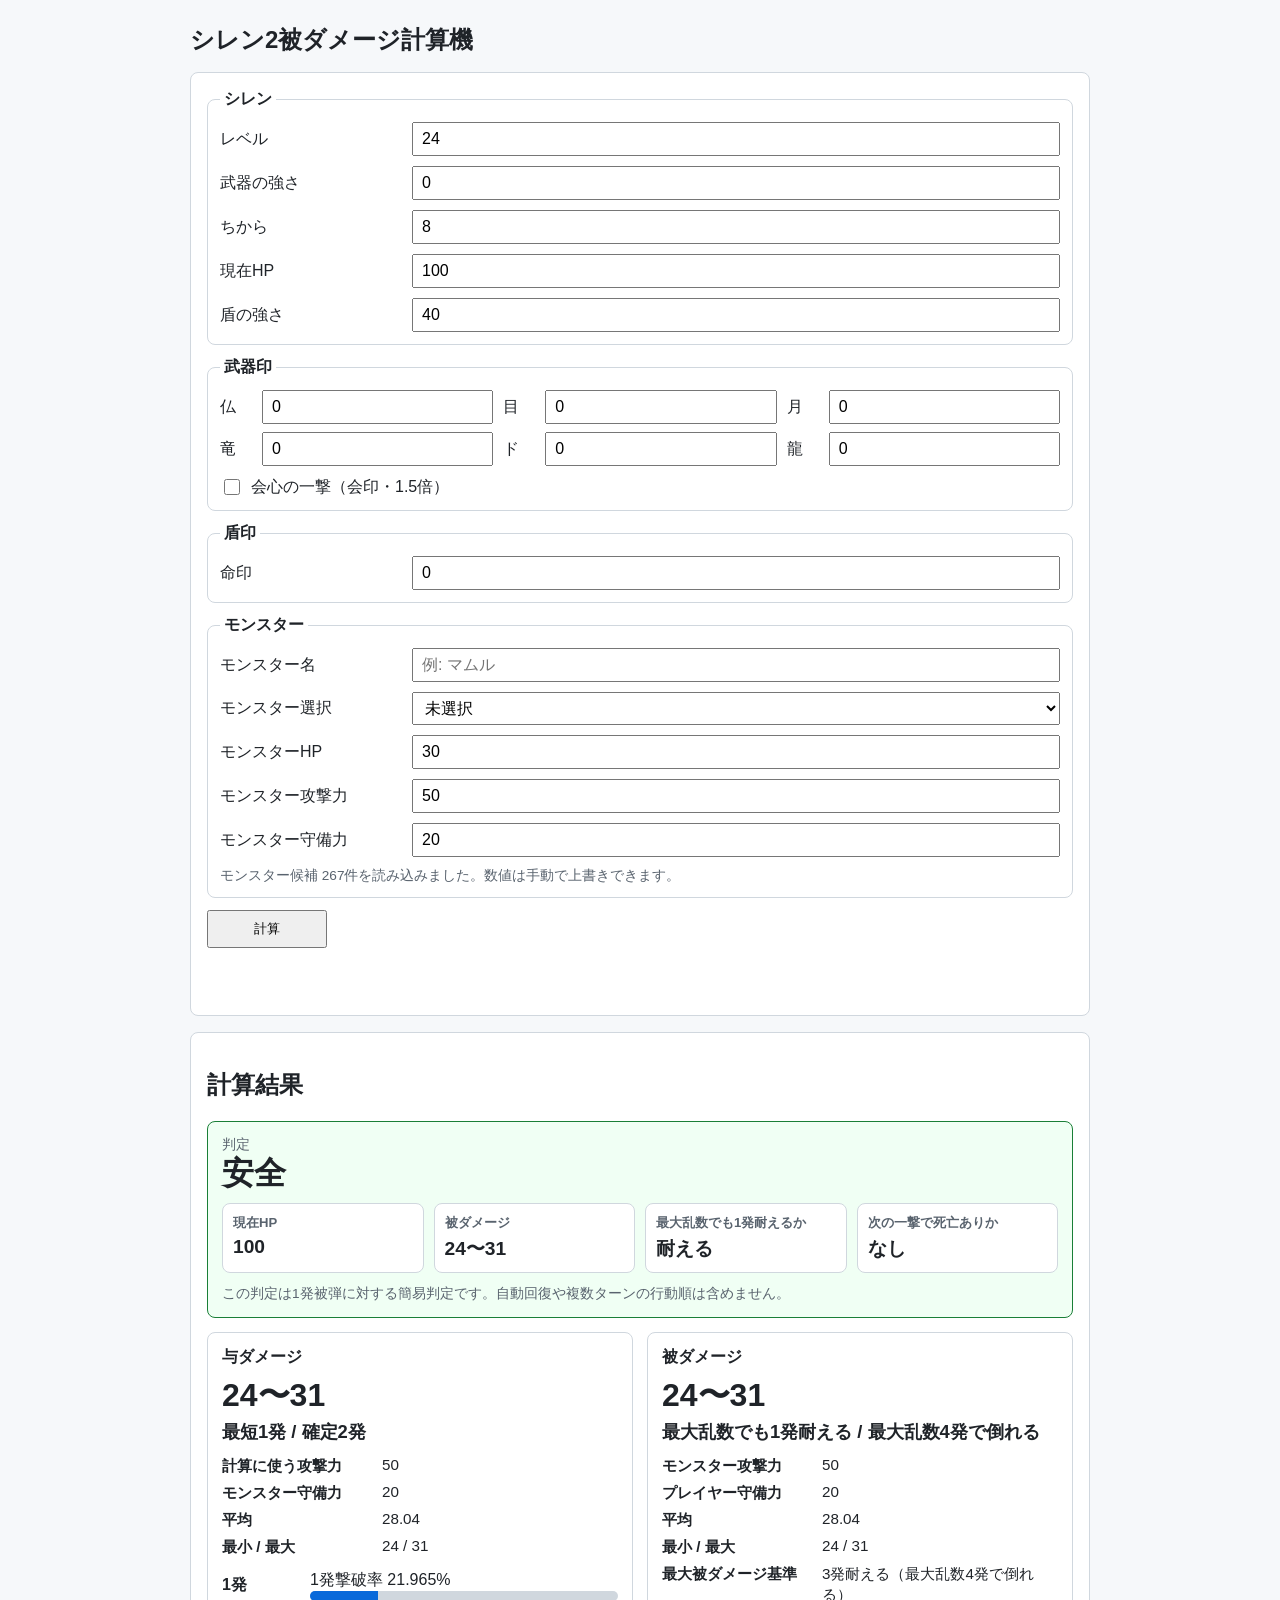
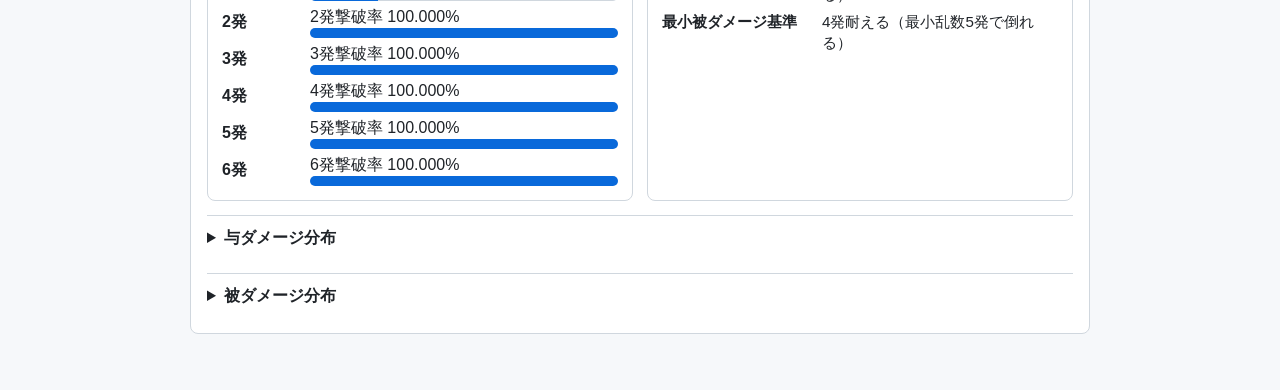
==== commit 791fb234: "UI調整　レイアウト幅　初期値変更" ====
--- a/index.html
+++ b/index.html
@@ -32,7 +32,7 @@
 
           <div class="field-row">
             <label for="current-hp">現在HP</label>
-            <input id="current-hp" name="currentHp" type="number" min="1" max="999" step="1" value="15" />
+            <input id="current-hp" name="currentHp" type="number" min="1" max="999" step="1" value="100" />
           </div>
 
           <div class="field-row">
@@ -203,9 +203,8 @@
             <thead>
               <tr>
                 <th>ダメージ</th>
-                <th>通り数</th>
                 <th>確率</th>
-                <th>tail(&gt;=)</th>
+                <th>この値以下の確率</th>
               </tr>
             </thead>
             <tbody id="dist-body"></tbody>
@@ -220,9 +219,8 @@
             <thead>
               <tr>
                 <th>ダメージ</th>
-                <th>通り数</th>
                 <th>確率</th>
-                <th>tail(&gt;=)</th>
+                <th>この値以下の確率</th>
               </tr>
             </thead>
             <tbody id="taken-dist-body"></tbody>
--- a/style.css
+++ b/style.css
@@ -55,7 +55,7 @@
 
 .field-row {
   display: grid;
-  grid-template-columns: minmax(120px, 180px) minmax(0, 260px);
+  grid-template-columns: minmax(120px, 180px) minmax(0, 1fr);
   gap: 8px 12px;
   align-items: center;
 }
@@ -76,8 +76,20 @@
 input[type="number"],
 input[type="text"],
 select {
+  box-sizing: border-box;
   padding: 6px 8px;
   font-size: 1rem;
+  max-width: 100%;
+  width: 100%;
+}
+
+#monster-name,
+#monster-select {
+  min-width: min(100%, 32rem);
+}
+
+#monster-select {
+  white-space: normal;
 }
 
 input[type="checkbox"] {
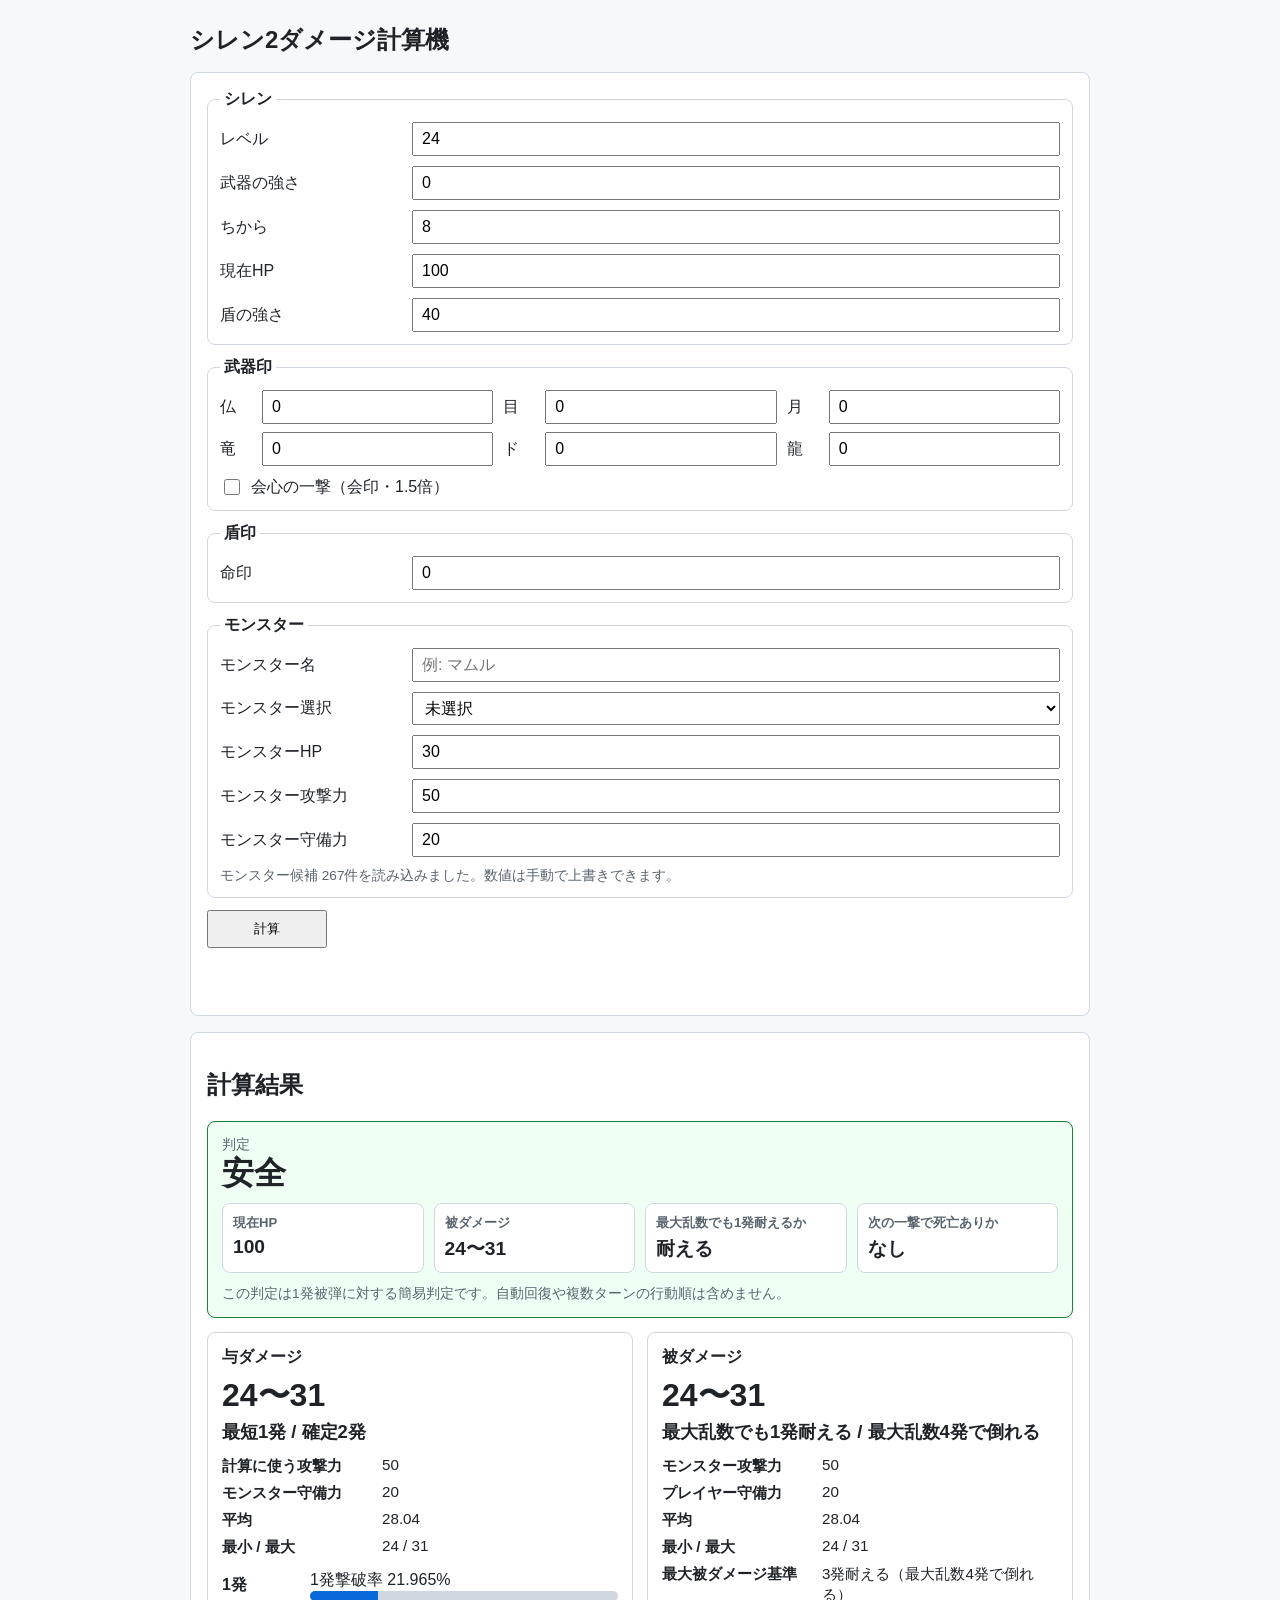
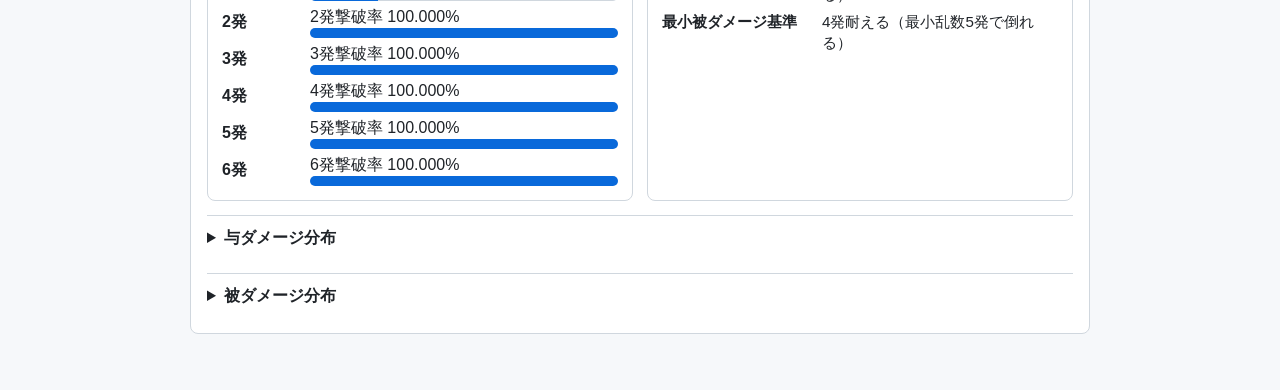
==== commit e3bf0128: "タイトル修正" ====
--- a/index.html
+++ b/index.html
@@ -3,12 +3,12 @@
 <head>
   <meta charset="utf-8" />
   <meta name="viewport" content="width=device-width,initial-scale=1" />
-  <title>シレン2被ダメージ計算機</title>
+  <title>シレン2ダメージ計算機</title>
   <link rel="stylesheet" href="style.css" />
 </head>
 <body>
   <main class="container">
-    <h1>シレン2被ダメージ計算機</h1>
+    <h1>シレン2ダメージ計算機</h1>
 
     <section class="panel">
       <form id="calc-form" class="form-grid">
